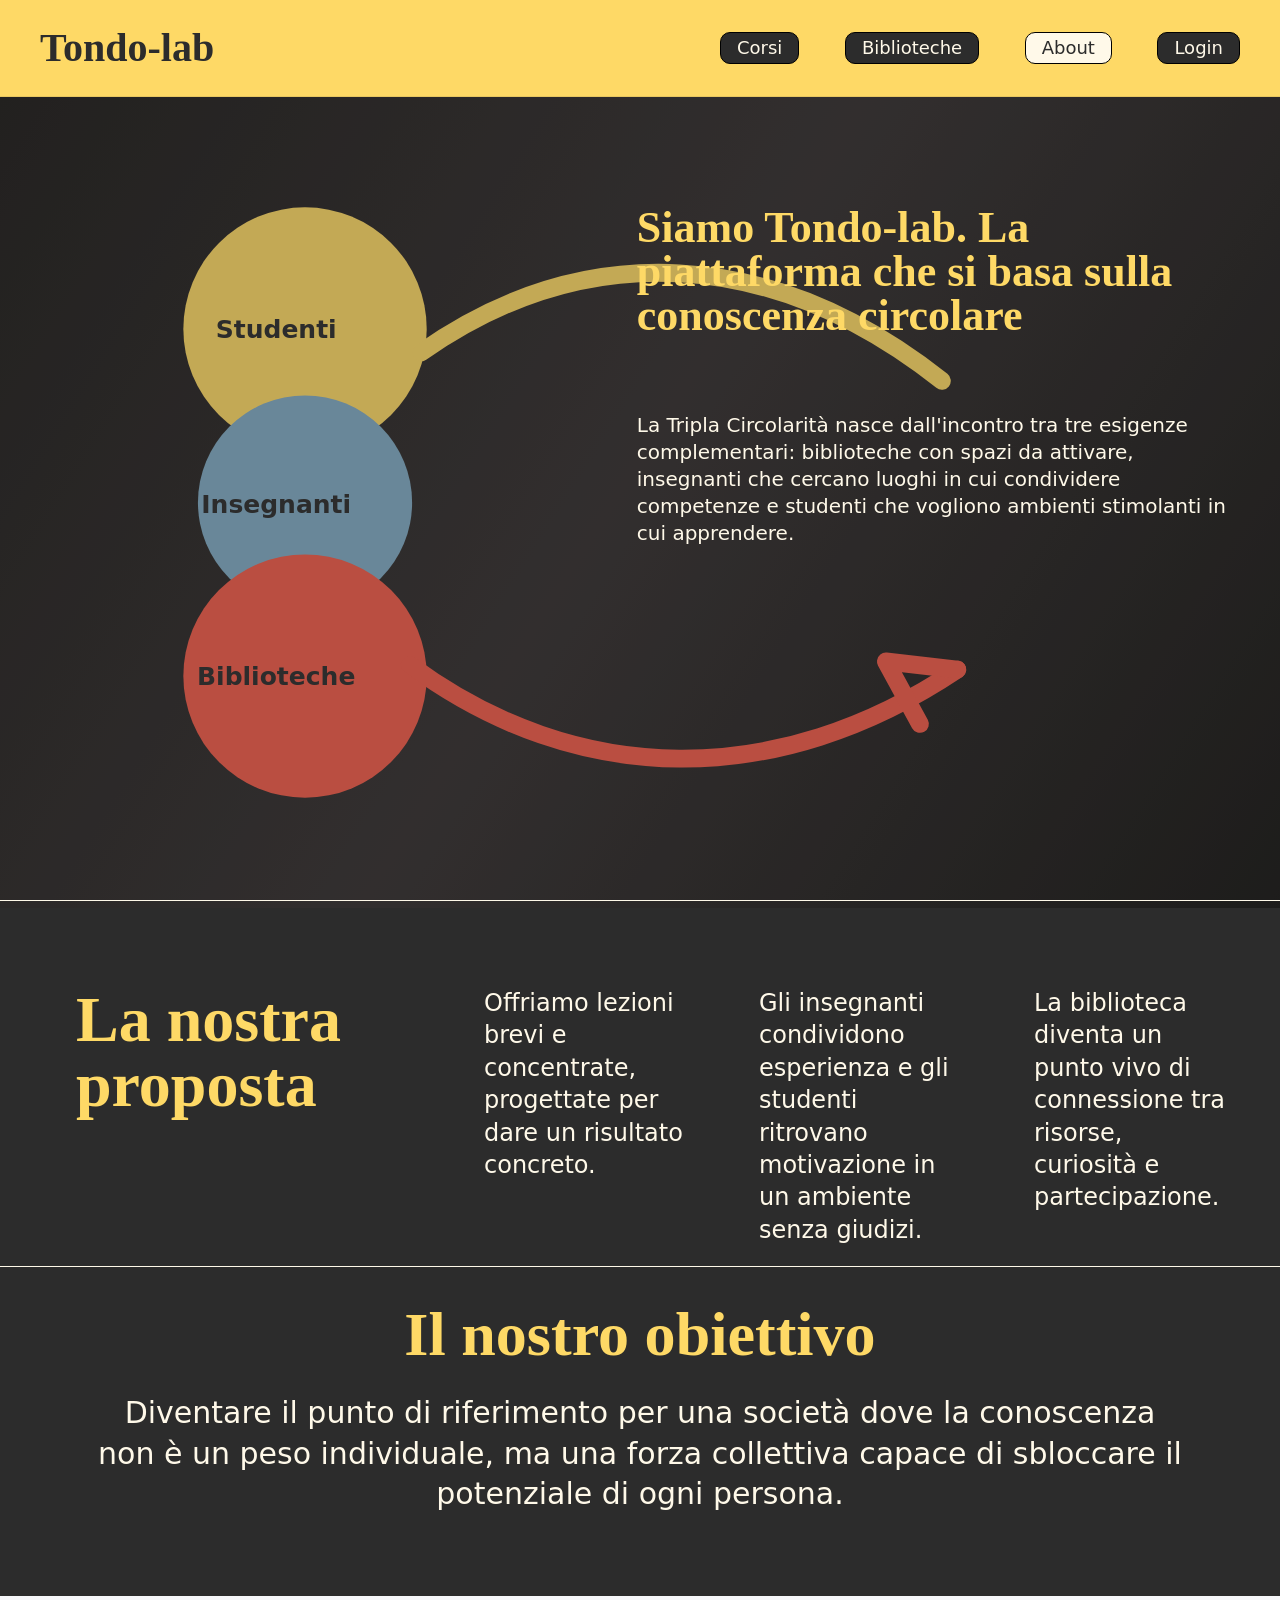
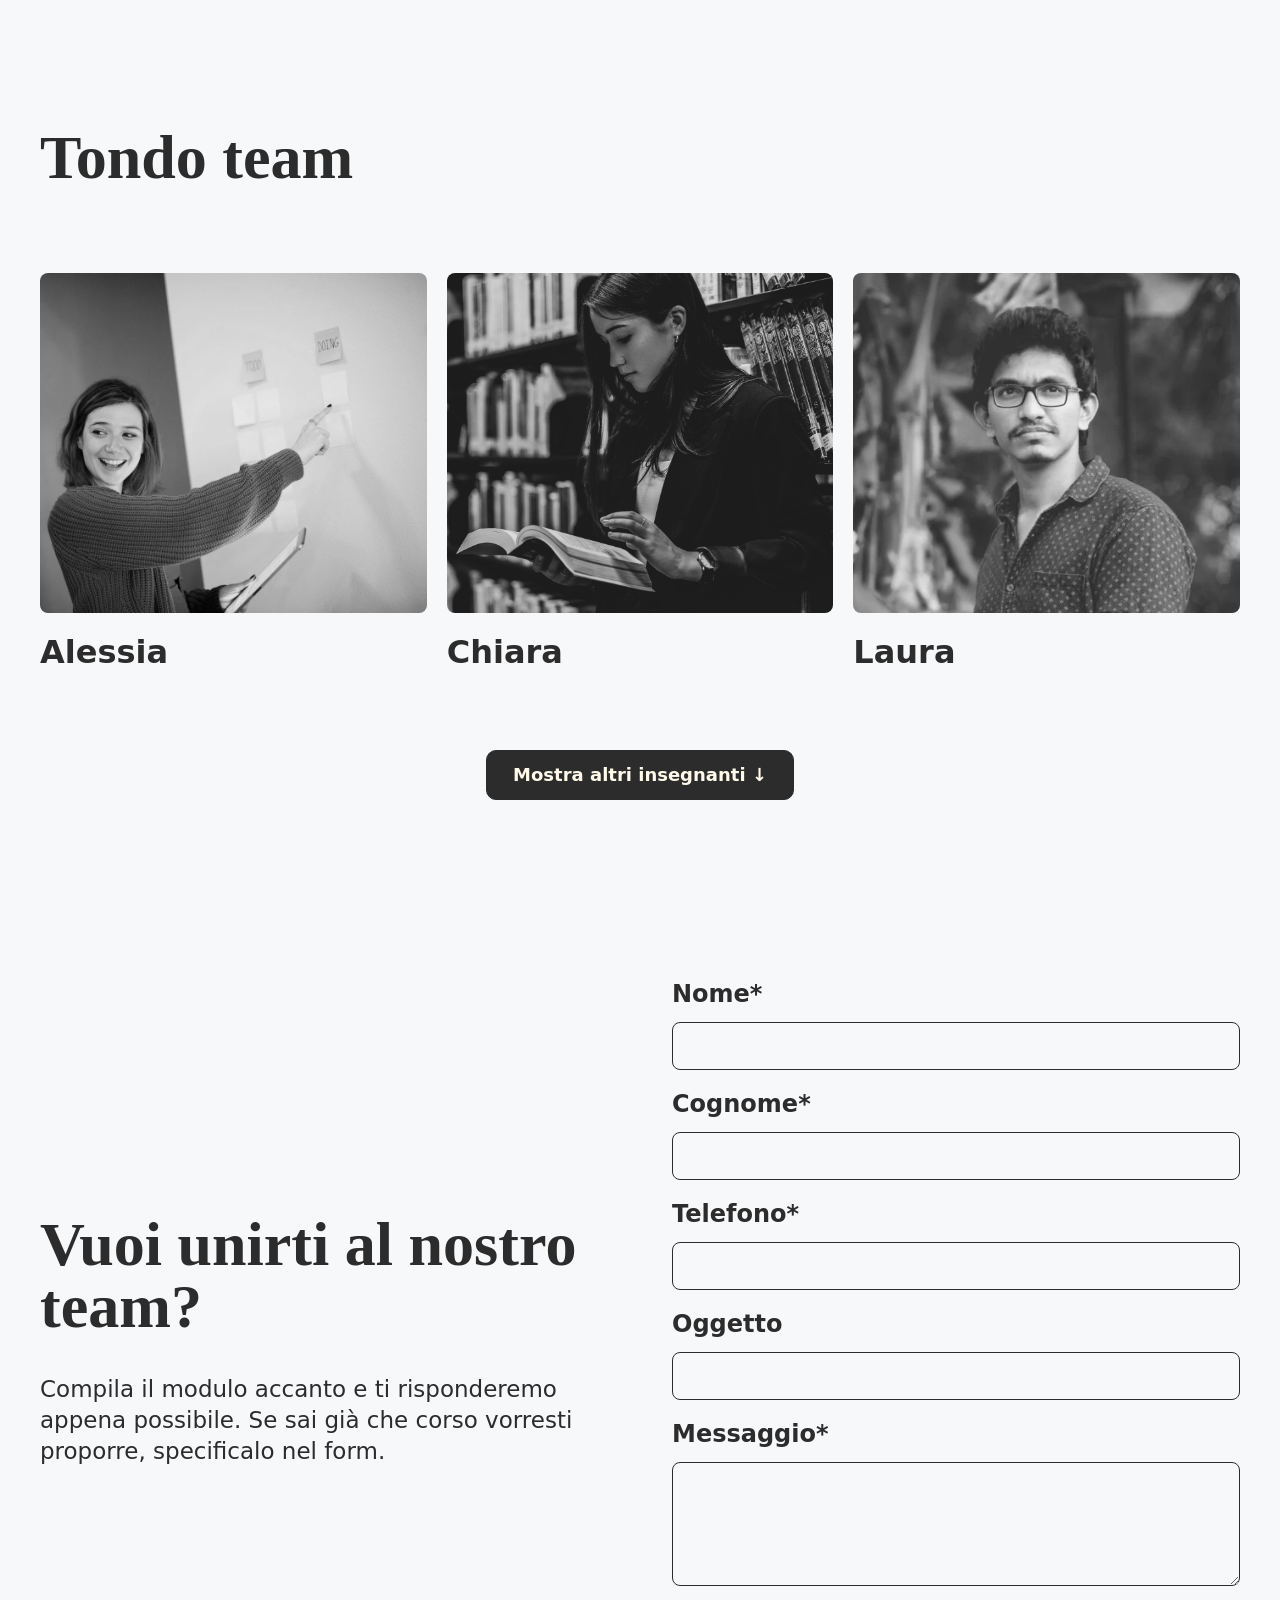
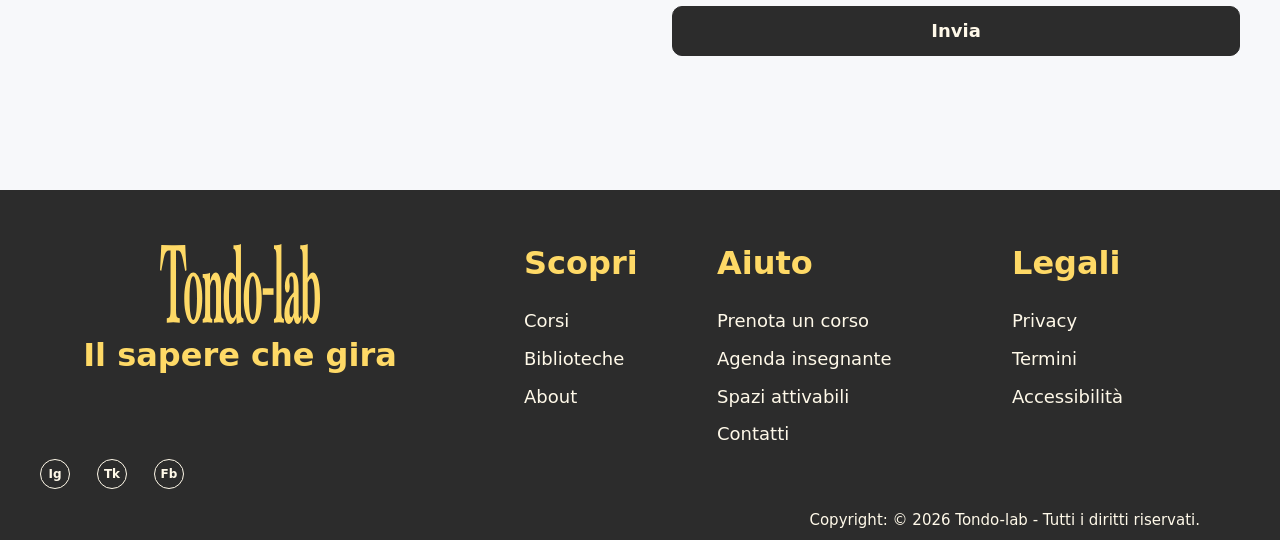
==== about.html @ c46c5d8b "latest changes" ====
<!doctype html>
<html lang="it">
  <head>
    <meta charset="utf-8">
    <meta name="viewport" content="width=device-width, initial-scale=1">
    <title>About | Tondo-lab</title>
    <meta name="description" content="La visione di Tondo-lab: biblioteche, studenti e insegnanti in una conoscenza circolare.">
    <link rel="stylesheet" href="css/styles.css">
    <script src="js/main.js" defer></script>
  </head>
  <body class="theme-about">
    <a class="skip-link" href="#contenuto">Salta al contenuto</a>
    <header class="site-header" data-site-header>
      <div class="site-header__inner">
        <a class="site-brand" href="index.html" aria-label="Tondo-lab Home">Tondo-lab</a>
        <button class="nav-toggle" type="button" aria-label="Apri menu" aria-expanded="false" aria-controls="site-nav" data-nav-toggle>
          <span class="nav-toggle__line"></span>
          <span class="nav-toggle__line"></span>
        </button>
        <nav class="site-nav" id="site-nav" aria-label="Navigazione principale" data-site-nav>
          <a class="nav-pill" href="corsi.html">Corsi</a>
          <a class="nav-pill" href="biblioteche.html">Biblioteche</a>
          <a class="nav-pill" href="about.html" aria-current="page">About</a>
          <a class="nav-pill nav-pill--button" href="login.html">Login</a>
        </nav>
      </div>
    </header>

    <main id="contenuto">
      <section class="about-hero" aria-labelledby="about-title">
        <img class="about-hero__image" src="assets/about-hero-circolarita.svg" alt="">
        <div class="about-hero__content">
          <div class="about-orbit" aria-label="Tripla circolarità">
            <span class="about-orbit__node about-orbit__node--student">Studenti</span>
            <span class="about-orbit__node about-orbit__node--teacher">Insegnanti</span>
            <span class="about-orbit__node about-orbit__node--library">Biblioteche</span>
          </div>
          <div class="about-hero__text">
            <h1 id="about-title">Siamo Tondo-lab. La piattaforma che si basa sulla conoscenza circolare</h1>
            <p>
              La Tripla Circolarità nasce dall'incontro tra tre esigenze complementari:
              biblioteche con spazi da attivare, insegnanti che cercano luoghi in cui condividere
              competenze e studenti che vogliono ambienti stimolanti in cui apprendere.
            </p>
          </div>
        </div>
        <div class="proposal-strip">
          <h2>La nostra proposta</h2>
          <p>Offriamo lezioni brevi e concentrate, progettate per dare un risultato concreto.</p>
          <p>Gli insegnanti condividono esperienza e gli studenti ritrovano motivazione in un ambiente senza giudizi.</p>
          <p>La biblioteca diventa un punto vivo di connessione tra risorse, curiosità e partecipazione.</p>
        </div>
        <div class="objective-block">
          <h2>Il nostro obiettivo</h2>
          <p>
            Diventare il punto di riferimento per una società dove la conoscenza non è un peso individuale,
            ma una forza collettiva capace di sbloccare il potenziale di ogni persona.
          </p>
        </div>
      </section>

      <section class="section team-section" aria-labelledby="team-title">
        <div class="section__inner">
          <h2 id="team-title" class="section-title">Tondo team</h2>
          <div class="team-grid">
            <article class="team-card" data-href="insegnante-alessia.html" aria-label="Apri il profilo di Alessia"><img class="team-card__photo" src="assets/professore1.webp" alt="Foto di Alessia"><h3>Alessia</h3></article>
            <article class="team-card"><img class="team-card__photo" src="assets/professore2.jpg" alt="Foto di Chiara"><h3>Chiara</h3></article>
            <article class="team-card"><img class="team-card__photo" src="assets/professore3.webp" alt="Foto di Laura"><h3>Laura</h3></article>
            <article class="team-card" data-show-more-item="team" hidden><img class="team-card__photo" src="assets/professore5.jpeg" alt="Foto di Simone"><h3>Simone</h3></article>
            <article class="team-card" data-show-more-item="team" hidden><img class="team-card__photo" src="assets/professore6.jpg" alt="Foto di Giacomo"><h3>Giacomo</h3></article>
            <article class="team-card" data-show-more-item="team" hidden><img class="team-card__photo" src="assets/professore7.png" alt="Foto di Sara"><h3>Sara</h3></article>
          </div>
          <div class="section-action">
            <button
              class="button"
              type="button"
              data-show-more-button
              data-show-more-target="team"
              data-show-more-collapsed-extra-tablet="1"
              data-show-more-expanded-text="Mostra meno insegnanti ↑"
            >
              Mostra altri insegnanti ↓
            </button>
          </div>
        </div>
      </section>

      <section class="section join-section" id="contatti" aria-labelledby="about-contact-title">
        <div class="section__inner join-grid">
          <div class="join-copy">
            <h2 id="about-contact-title">Vuoi unirti al nostro team?</h2>
            <p>Compila il modulo accanto e ti risponderemo appena possibile. Se sai già che corso vorresti proporre, specificalo nel form.</p>
          </div>
          <form class="contact-form" data-fake-form data-form-kind="join">
            <div class="form-row"><label for="about-name">Nome*</label><input id="about-name" name="nome" required></div>
            <div class="form-row"><label for="about-surname">Cognome*</label><input id="about-surname" name="cognome" required></div>
            <div class="form-row"><label for="about-phone">Telefono*</label><input id="about-phone" name="telefono" required></div>
            <div class="form-row"><label for="about-object">Oggetto</label><input id="about-object" name="oggetto"></div>
            <div class="form-row"><label for="about-message">Messaggio*</label><textarea id="about-message" name="messaggio" rows="5" required></textarea></div>
            <button class="button" type="submit">Invia</button>
            <p class="form-status" aria-live="polite"></p>
          </form>
        </div>
      </section>
    </main>

    <footer class="site-footer">
      <div class="site-footer__brand">
        <img class="site-footer__logo" src="assets/logo-tondo-lab-hero.svg" alt="Tondo-lab">
        <p>Il sapere che gira</p>
        <div class="social-links" aria-label="Canali social"><a href="about.html" aria-label="Instagram">Ig</a><a href="about.html" aria-label="TikTok">Tk</a><a href="about.html" aria-label="Facebook">Fb</a></div>
      </div>
      <nav class="site-footer__nav" aria-label="Navigazione footer">
        <div><h2>Scopri</h2><a href="corsi.html">Corsi</a><a href="biblioteche.html">Biblioteche</a><a href="about.html">About</a></div>
        <div><h2>Aiuto</h2><a href="corso-ux-ui.html">Prenota un corso</a><a href="insegnante-alessia.html">Agenda insegnante</a><a href="biblioteca-braidense.html">Spazi attivabili</a><a href="about.html#contatti">Contatti</a></div>
        <div><h2>Legali</h2><a href="about.html">Privacy</a><a href="about.html">Termini</a><a href="about.html">Accessibilità</a></div>
      </nav>
      <p class="site-footer__copyright">Copyright: © 2026 Tondo-lab - Tutti i diritti riservati.</p>
    </footer>
  </body>
</html>
---- css/styles.css ----
@layer reset, tokens, base, layout, components, interactions, pages, utilities, responsive;

@layer reset {
  *,
  *::before,
  *::after {
    box-sizing: border-box;
  }

  html {
    overflow-x: clip;
    scroll-behavior: smooth;
  }

  body,
  h1,
  h2,
  h3,
  p,
  figure {
    margin: 0;
  }

  img {
    display: block;
    max-width: 100%;
  }

  [hidden] {
    display: none !important;
  }

  button,
  input,
  textarea,
  select {
    font: inherit;
  }
}

@layer tokens {
  :root {
    --color-yellow: #fed966;
    --color-yellow-soft: #fff9e9;
    --color-blue: #81abc3;
    --color-red: #f15c4a;
    --color-ink: #2c2c2c;
    --color-page: #f7f8fa;
    --color-focus: #0a66c2;

    --font-display: "Baskervville", "Baskerville", "Georgia", serif;
    --font-body: "Outfit", "Avenir Next", "Inter", system-ui, sans-serif;

    --header-height: 120px;
    --layout-max: 1760px;
    --radius-pill: 10px;
    --shadow-menu: 0 18px 50px rgb(44 44 44 / 18%);
    --z-header: 20;
  }
}

@layer base {
  body {
    min-width: 320px;
    overflow-x: hidden;
    background: var(--color-page);
    color: var(--color-ink);
    font-family: var(--font-body);
    line-height: 1.2;
    text-rendering: optimizeLegibility;
  }

  a {
    color: inherit;
    text-decoration: none;
  }

  button {
    color: inherit;
  }

  body.nav-open {
    overflow: hidden;
  }

  :focus-visible {
    outline: 3px solid var(--color-focus);
    outline-offset: 4px;
  }
}

@layer components {
  .skip-link {
    position: fixed;
    top: 16px;
    left: 16px;
    z-index: calc(var(--z-header) + 2);
    transform: translateY(-160%);
    border: 1px solid var(--color-ink);
    border-radius: var(--radius-pill);
    background: var(--color-yellow-soft);
    padding: 10px 14px;
    color: var(--color-ink);
    font-weight: 600;
  }

  .skip-link:focus {
    transform: translateY(0);
  }

  .site-header {
    position: relative;
    z-index: var(--z-header);
    min-height: var(--header-height);
    border-bottom: 1px solid rgb(44 44 44 / 10%);
    background: var(--color-yellow);
  }

  .site-header__inner {
    display: flex;
    align-items: center;
    justify-content: space-between;
    width: min(100% - 162px, var(--layout-max));
    min-height: var(--header-height);
    margin-inline: auto;
  }

  .site-brand {
    font-family: var(--font-display);
    font-size: 48px;
    font-weight: 700;
    line-height: 1;
    white-space: nowrap;
  }

  .site-nav {
    display: flex;
    align-items: center;
    justify-content: space-between;
    width: min(573px, 42vw);
    gap: 20px;
  }

  .nav-pill {
    display: inline-flex;
    min-height: 32px;
    align-items: center;
    justify-content: center;
    border: 1px solid #000;
    border-radius: var(--radius-pill);
    background: var(--color-ink);
    padding: 5px 20px;
    color: var(--color-yellow-soft);
    font-size: 18px;
    line-height: 1;
    transition:
      transform 180ms ease,
      background-color 180ms ease,
      color 180ms ease;
  }

  .nav-pill:hover {
    transform: translateY(-1px);
    background: #111;
  }

  .nav-pill--button {
    cursor: pointer;
  }

  .nav-toggle {
    display: none;
  }
}

@layer pages {
  .home-hero {
    position: relative;
    height: min(86.98vw, 1670px);
    overflow: hidden;
    background:
      linear-gradient(rgb(35 31 32 / 76%), rgb(35 31 32 / 76%)),
      url("../assets/home-hero-background.png") center / cover;
  }

  .home-hero__scene {
    position: absolute;
    isolation: isolate;
    inset: 0;
    left: 50%;
    width: min(100vw, 1920px);
    height: 100%;
    transform: translateX(-50%);
  }

  .home-hero__asset {
    position: absolute;
    pointer-events: none;
    user-select: none;
  }

  .home-hero__wordmark {
    top: 5.37%;
    left: 22.64%;
    width: 54.8%;
    height: 10.33%;
  }

  .home-hero__payoff,
  .home-hero__claim {
    position: absolute;
    color: var(--color-yellow);
    font-size: clamp(16px, 1.67vw, 32px);
    font-weight: 600;
    line-height: 1;
    text-align: center;
  }

  .home-hero__payoff {
    top: 5.33%;
    left: 33.3%;
    white-space: nowrap;
  }

  .home-hero__claim {
    top: 15.5%;
    left: 50%;
    width: 51.5%;
    margin-top: 1rem;
    transform: translateX(-50%);
  }

  .home-hero__yellow-path {
    top: 25.63%;
    left: 6.66%;
    z-index: 5;
    width: 86.7%;
    height: 36.95%;
    animation: heroPathReveal 1650ms 500ms cubic-bezier(.22, 1, .36, 1) both;
  }

  .home-hero__red-path {
    top: 60.29%;
    left: 8.39%;
    z-index: 8;
    width: 60.1%;
    height: 34.4%;
    animation: heroPathRevealReverse 1950ms 500ms cubic-bezier(.22, 1, .36, 1) both;
    transform-origin: right center;
  }

  .home-hero__red-connector {
    top: 76.2%;
    left: 52.77%;
    z-index: 8;
    width: 17%;
    height: 12.36%;
    transform: rotate(7.08deg);
    transform-origin: center;
    animation: heroPathRevealReverse 1720ms 500ms cubic-bezier(.22, 1, .36, 1) both;
  }

  .home-hero__student-shape {
    top: 46.88%;
    left: 19.65%;
    z-index: 2;
    width: 21.91%;
    height: 28.08%;
  }

  .home-hero__student-piece {
    top: 46.88%;
    left: 13.08%;
    z-index: 2;
    width: 12.11%;
    height: 28.08%;
  }

  .home-hero__student-arrow {
    top: 49.44%;
    left: 8.04%;
    z-index: 6;
    width: 6.03%;
    height: 24.2%;
  }

  .home-hero__teacher-shape {
    top: 47%;
    left: 41.74%;
    z-index: 2;
    width: 19.51%;
    height: 28.07%;
  }

  .home-hero__library-shape {
    top: 47%;
    left: 61.24%;
    z-index: 2;
    width: 21.91%;
    height: 28.07%;
  }

  .hero-actor {
    position: absolute;
    z-index: 9;
    display: flex;
    flex-direction: column;
    align-items: center;
    color: var(--color-ink);
    text-align: center;
  }

  .hero-actor__icon {
    width: clamp(34px, 4.1vw, 78px);
    height: clamp(42px, 4.8vw, 92px);
    object-fit: contain;
    margin-bottom: clamp(8px, 1vw, 18px);
  }

  .hero-actor h2 {
    font-size: clamp(13px, 1.67vw, 32px);
    font-weight: 600;
    line-height: 1;
  }

  .hero-actor p {
    max-width: 14.8em;
    margin-top: clamp(12px, 1.25vw, 24px);
    font-size: clamp(10px, 1.25vw, 24px);
    line-height: 1.08;
  }

  .hero-actor--students {
    top: 52.1%;
    left: 25.5%;
    width: 13.6%;
  }

  .hero-actor--teachers {
    top: 52.6%;
    left: 45.3%;
    width: 12%;
  }

  .hero-actor--libraries {
    top: 51.7%;
    left: 65.2%;
    width: 13.8%;
  }

  .home-hero__mobile {
    display: none;
  }
}

@layer interactions {
  @keyframes heroPathReveal {
    from {
      opacity: 0;
      clip-path: inset(0 100% 0 0);
    }

    to {
      opacity: 1;
      clip-path: inset(-8% -8% -8% -8%);
    }
  }

  @keyframes heroPathRevealReverse {
    from {
      opacity: 0;
      clip-path: inset(0 0 0 100%);
    }

    to {
      opacity: 1;
      clip-path: inset(-8% -8% -8% -8%);
    }
  }

  @media (prefers-reduced-motion: reduce) {
    .home-hero__yellow-path,
    .home-hero__red-path,
    .home-hero__red-connector {
      animation: none;
      opacity: 1;
      clip-path: none;
    }
  }
}

@layer utilities {
  .sr-only {
    position: absolute;
    width: 1px;
    height: 1px;
    overflow: hidden;
    clip: rect(0, 0, 0, 0);
    white-space: nowrap;
  }
}

@layer responsive {
  @media (max-width: 1439px) {
    :root {
      --header-height: 96px;
    }

    .site-header__inner {
      width: min(100% - 80px, var(--layout-max));
    }

    .site-brand {
      font-size: 40px;
    }

    .site-nav {
      width: min(520px, 50vw);
      gap: 14px;
    }

    .nav-pill {
      padding-inline: 16px;
    }
  }

  @media (max-width: 1023px) {
    :root {
      --header-height: 84px;
    }

    .site-header__inner {
      width: min(100% - 48px, var(--layout-max));
    }

    .site-brand {
      font-size: 34px;
    }

    .site-nav {
      position: fixed;
      top: var(--header-height);
      right: 0;
      bottom: 0;
      left: 0;
      display: grid;
      width: auto;
      align-content: center;
      justify-content: center;
      justify-items: center;
      gap: clamp(28px, 6vh, 58px);
      border: 0;
      border-radius: 0;
      background: var(--color-ink);
      padding: clamp(34px, 8vh, 76px) 24px 48px;
      box-shadow: none;
      opacity: 0;
      pointer-events: none;
      visibility: hidden;
      clip-path: inset(50%);
      transform: translateY(-18px);
      transition:
        opacity 220ms ease,
        transform 220ms cubic-bezier(.22, 1, .36, 1),
        visibility 0s 220ms,
        clip-path 0s 220ms;
    }

    .site-nav.is-open {
      opacity: 1;
      pointer-events: auto;
      visibility: visible;
      clip-path: inset(0);
      transform: translateY(0);
      transition:
        opacity 220ms ease,
        transform 220ms cubic-bezier(.22, 1, .36, 1),
        visibility 0s 0s;
    }

    .nav-pill {
      width: auto;
      min-height: 0;
      border: 0;
      background: transparent;
      padding: 0;
      color: var(--color-cream);
      font-size: clamp(42px, 7.6vw, 72px);
      font-weight: 700;
      line-height: .95;
      text-align: center;
    }

    .nav-pill:hover {
      background: transparent;
      color: var(--color-yellow);
      transform: rotate(-1.4deg) scale(1.03);
    }

    .nav-pill[aria-current="page"] {
      background: transparent;
      color: var(--color-yellow);
    }

    .nav-pill--button {
      min-height: 54px;
      margin-top: clamp(6px, 2.5vh, 30px);
      border: 0;
      border-radius: 0;
      background: var(--color-blue);
      padding: 12px 30px;
      color: var(--color-cream);
      font-size: clamp(22px, 4vw, 34px);
      transform: rotate(-2deg);
    }

    .nav-toggle {
      display: inline-flex;
      position: relative;
      width: 46px;
      height: 40px;
      align-items: center;
      justify-content: center;
      border: 1px solid #000;
      border-radius: var(--radius-pill);
      background: var(--color-ink);
      color: var(--color-yellow-soft);
      cursor: pointer;
      transition:
        width 180ms ease,
        background-color 180ms ease,
        color 180ms ease;
    }

    .nav-toggle::before {
      content: "";
      position: absolute;
      left: 16px;
      color: currentColor;
      font-size: 14px;
      font-weight: 700;
      line-height: 1;
      text-transform: uppercase;
      opacity: 0;
      transform: translateX(8px);
      transition:
        opacity 160ms ease,
        transform 160ms ease;
    }

    .nav-toggle__line {
      position: absolute;
      top: 50%;
      left: 50%;
      width: 22px;
      height: 2px;
      border-radius: 999px;
      background: currentColor;
      transition:
        transform 180ms ease,
        opacity 180ms ease;
    }

    .nav-toggle__line:first-of-type {
      transform: translate(-50%, calc(-50% - 4px));
    }

    .nav-toggle__line:last-of-type {
      transform: translate(-50%, calc(-50% + 4px));
    }

    .nav-toggle[aria-expanded="true"] .nav-toggle__line:first-of-type {
      transform: translate(calc(-50% + 22px), -50%) rotate(45deg);
    }

    .nav-toggle[aria-expanded="true"] .nav-toggle__line:last-of-type {
      transform: translate(calc(-50% + 22px), -50%) rotate(-45deg);
    }

    .nav-toggle[aria-expanded="true"] {
      width: 104px;
      border: 0;
      background: var(--color-red);
      color: var(--color-cream);
    }

    .nav-toggle[aria-expanded="true"]::before {
      content: "Menu";
      opacity: 1;
      transform: translateX(0);
    }

    .home-hero__payoff {
      top: 5.15%;
      left: 33.7%;
      font-size: clamp(12px, 1.67vw, 16px);
    }

    .home-hero__claim {
      width: 70%;
      margin-top: 1rem;
      line-height: 1.1;
    }
  }

  @media (max-width: 767px) {
    :root {
      --header-height: 72px;
    }

    .site-header__inner {
      width: min(100% - 32px, var(--layout-max));
    }

    .site-brand {
      font-size: 28px;
    }

    .home-hero {
      height: auto;
      min-height: auto;
      padding: 36px 16px 42px;
      background:
        linear-gradient(rgb(35 31 32 / 79%), rgb(35 31 32 / 79%)),
        url("../assets/home-hero-background.png") center top / cover;
    }

    .home-hero__scene {
      display: none;
    }

    .site-nav {
      top: var(--header-height);
      right: 0;
      bottom: 0;
      left: 0;
      width: auto;
      grid-template-columns: 1fr;
      gap: clamp(30px, 7vh, 56px);
      justify-content: center;
      border: 0;
      border-radius: 0;
      padding: clamp(40px, 8vh, 76px) 20px 42px;
      box-shadow: none;
    }

    .nav-pill {
      min-height: 0;
      border: 0;
      background: transparent;
      color: var(--color-cream);
      font-size: clamp(42px, 14vw, 64px);
      font-weight: 700;
    }

    .nav-pill[aria-current="page"] {
      background: transparent;
      color: var(--color-yellow);
    }

    .nav-pill--button {
      border: 0;
      background: var(--color-blue);
      color: var(--color-cream);
    }

    .home-hero__mobile {
      display: block;
      max-width: 520px;
      margin-inline: auto;
      color: var(--color-yellow);
      text-align: center;
    }

    .home-hero__mobile-wordmark {
      width: min(100%, 430px);
      margin-inline: auto;
    }

    .home-hero__mobile-payoff {
      margin-top: 10px;
      font-size: 17px;
      font-weight: 600;
    }

    .home-hero__mobile-title {
      margin-top: 34px;
      color: var(--color-yellow-soft);
      font-family: var(--font-display);
      font-size: clamp(38px, 12vw, 58px);
      font-weight: 700;
      line-height: 0.95;
    }

    .home-hero__mobile-claim {
      margin: 18px auto 0;
      max-width: 34rem;
      color: var(--color-yellow-soft);
      font-size: 18px;
      line-height: 1.35;
    }

    .mobile-actor-grid {
      display: grid;
      gap: 14px;
      margin-top: 30px;
    }

    .mobile-actor {
      position: relative;
      display: grid;
      grid-template-columns: 72px 1fr;
      gap: 14px;
      align-items: center;
      min-height: 128px;
      border: 1px solid rgb(44 44 44 / 18%);
      border-radius: 999px;
      padding: 18px 22px 18px 18px;
      color: var(--color-ink);
      text-align: left;
    }

    .mobile-actor::after {
      content: none;
      display: none;
    }

    .mobile-actor--students {
      background: var(--color-yellow);
    }

    .mobile-actor--teachers {
      background: var(--color-blue);
    }

    .mobile-actor--libraries {
      background: var(--color-red);
    }

    .mobile-actor img {
      grid-row: 1 / span 2;
      width: 58px;
      height: 68px;
      object-fit: contain;
      justify-self: center;
    }

    .mobile-actor h2 {
      grid-column: 2;
      font-size: 24px;
      font-weight: 600;
      line-height: 1;
    }

    .mobile-actor p {
      grid-column: 2;
      margin-top: 8px;
      padding-right: 16px;
      font-size: 15px;
      line-height: 1.25;
    }
  }

  @media (prefers-reduced-motion: reduce) {
    *,
    *::before,
    *::after {
      scroll-behavior: auto !important;
      transition-duration: 0.01ms !important;
      animation-duration: 0.01ms !important;
      animation-iteration-count: 1 !important;
    }
  }
}

@layer tokens {
  :root {
    --color-cream: #fff9e9;
    --color-soft-blue: #dcecf4;
    --color-soft-red: #ffe4df;
    --color-muted: #68645f;
    --color-line: rgb(44 44 44 / 16%);
    --radius-card: 8px;
    --layout-wide: 1762px;
    --section-pad: clamp(72px, 7vw, 140px);
  }
}

@layer base {
  main {
    background: var(--color-page);
  }

  p {
    line-height: 1.35;
  }

  strong {
    font-weight: 700;
  }

  input,
  textarea,
  select {
    width: 100%;
    border: 1px solid var(--color-ink);
    border-radius: var(--radius-card);
    background: transparent;
    padding: 13px 16px;
    color: var(--color-ink);
  }

  textarea {
    resize: vertical;
  }
}

@layer layout {
  .section,
  .archive-section,
  .detail-page,
  .teacher-profile,
  .auth-page {
    padding-inline: 80px;
  }

  .section {
    padding-block: var(--section-pad);
  }

  .section__inner,
  .archive-section > .section__inner {
    width: min(100%, var(--layout-wide));
    margin-inline: auto;
  }

  .section-heading {
    margin-bottom: clamp(54px, 5vw, 145px);
  }

  .section-heading--center {
    text-align: center;
  }

  .section-heading h2,
  .section-title,
  .page-title,
  .detail-header h1,
  .teacher-hero h1,
  .join-copy h2,
  .auth-copy h1 {
    font-family: var(--font-display);
    font-weight: 700;
    line-height: 1;
    letter-spacing: 0;
  }

  .section-heading h2,
  .section-title,
  .page-title {
    font-size: clamp(58px, 4.85vw, 93px);
  }

  .page-kicker {
    margin-bottom: 64px;
    color: var(--color-ink);
    font-size: clamp(24px, 2.08vw, 40px);
    font-weight: 600;
    line-height: 1;
  }

  .archive-section {
    padding-block: 100px;
  }

  .archive-grid {
    margin-top: 68px;
  }

  .card-grid {
    display: grid;
    grid-template-columns: repeat(3, minmax(0, 1fr));
    gap: 97px 20px;
  }

  .card-grid--home {
    gap: 97px 20px;
  }

  .section-action {
    display: flex;
    justify-content: center;
    margin-top: 79px;
  }
}

@layer components {
  .theme-courses .site-header {
    background: var(--color-blue);
  }

  .theme-libraries .site-header {
    background: var(--color-red);
  }

  .theme-about .site-header {
    background: var(--color-yellow);
  }

  .nav-pill[aria-current="page"] {
    background: var(--color-cream);
    color: var(--color-ink);
  }

  .button {
    display: inline-flex;
    min-height: 50px;
    align-items: center;
    justify-content: center;
    border: 1px solid var(--color-ink);
    border-radius: var(--radius-pill);
    background: var(--color-ink);
    padding: 12px 26px;
    color: var(--color-cream);
    font-size: 18px;
    font-weight: 600;
    line-height: 1;
    text-align: center;
    cursor: pointer;
    transition:
      transform 180ms ease,
      background-color 180ms ease,
      color 180ms ease;
  }

  .button:hover {
    transform: translateY(-1px);
    background: #111;
  }

  .button--ghost {
    background: transparent;
    color: var(--color-ink);
  }

  .button--ghost:hover,
  .button--ghost:focus-visible {
    color: var(--color-cream);
  }

  .button--small {
    min-height: 33px;
    padding: 8px 18px;
    font-size: 15px;
  }

  .button--wide {
    width: 100%;
  }

  .course-card,
  .library-card {
    display: grid;
    min-height: 430px;
    align-content: start;
    overflow: hidden;
    border-radius: var(--radius-card);
    color: var(--color-ink);
    transition:
      transform 180ms ease,
      box-shadow 180ms ease;
  }

  .course-card:hover,
  .library-card:hover,
  .course-card:focus-visible,
  .library-card:focus-visible {
    transform: translateY(-4px);
    box-shadow: 0 20px 44px rgb(44 44 44 / 14%);
  }

  .course-card__media,
  .library-card__media {
    display: block;
    width: 100%;
    height: 300px;
    overflow: hidden;
    border-radius: var(--radius-card);
    object-fit: cover;
    background: var(--color-soft-blue);
  }

  .course-card__body,
  .library-card__body {
    display: grid;
    gap: 8px;
    padding-top: 22px;
  }

  .course-card__kicker,
  .library-card__kicker {
    color: var(--color-muted);
    font-size: 16px;
    font-weight: 600;
  }

  .course-card__title,
  .library-card__title {
    font-size: clamp(24px, 1.55vw, 30px);
    font-weight: 700;
    line-height: 1.05;
  }

  .theme-courses .course-card__title,
  .home-courses .course-card__title {
    color: #385d72;
  }

  .library-card__title,
  .theme-libraries .library-card__title {
    color: #a93428;
  }

  .course-card__meta,
  .library-card__meta {
    color: var(--color-muted);
    font-size: 17px;
    line-height: 1.25;
  }

  .visual {
    position: relative;
    isolation: isolate;
    background: var(--color-blue);
  }

  .visual::before,
  .visual::after {
    content: "";
    position: absolute;
    z-index: -1;
    border-radius: 999px;
  }

  .visual::before {
    inset: 34px auto auto 42px;
    width: 42%;
    aspect-ratio: 1;
    background: var(--color-yellow);
  }

  .visual::after {
    right: 44px;
    bottom: 36px;
    width: 34%;
    aspect-ratio: 1;
    background: var(--color-red);
  }

  .visual--ux {
    background:
      linear-gradient(135deg, rgb(44 44 44 / 82%), rgb(44 44 44 / 20)),
      var(--color-blue);
  }

  .visual--writing {
    background:
      linear-gradient(90deg, transparent 46%, rgb(44 44 44 / 18%) 46% 48%, transparent 48%),
      var(--color-yellow);
  }

  .visual--figma {
    background:
      radial-gradient(circle at 72% 34%, var(--color-red) 0 16%, transparent 17%),
      radial-gradient(circle at 52% 62%, var(--color-yellow) 0 18%, transparent 19%),
      var(--color-blue);
  }

  .visual--photo {
    background:
      linear-gradient(135deg, transparent 48%, rgb(44 44 44 / 55%) 49% 51%, transparent 52%),
      var(--color-red);
  }

  .visual--language {
    background:
      repeating-linear-gradient(0deg, rgb(255 249 233 / 52%) 0 14px, transparent 14px 34px),
      var(--color-blue);
  }

  .visual--podcast {
    background:
      radial-gradient(circle at 50% 50%, transparent 0 16%, var(--color-ink) 17% 20%, transparent 21%),
      var(--color-yellow);
  }

  .visual--library-red,
  .visual--library-yellow,
  .visual--library-blue {
    background:
      linear-gradient(90deg, transparent 0 12%, rgb(44 44 44 / 18%) 12% 14%, transparent 14% 28%, rgb(44 44 44 / 18%) 28% 30%, transparent 30% 44%, rgb(44 44 44 / 18%) 44% 46%, transparent 46%),
      var(--visual-base, var(--color-red));
  }

  .visual--library-red {
    --visual-base: var(--color-red);
  }

  .visual--library-yellow {
    --visual-base: var(--color-yellow);
  }

  .visual--library-blue {
    --visual-base: var(--color-blue);
  }

  .join-section {
    background: var(--color-page);
  }

  .join-grid {
    display: grid;
    grid-template-columns: minmax(0, 710px) minmax(0, 945px);
    gap: 108px;
    align-items: center;
  }

  .join-copy h2 {
    font-size: clamp(58px, 4.85vw, 93px);
  }

  .join-copy p {
    margin-top: 36px;
    font-size: clamp(23px, 1.67vw, 32px);
  }

  .contact-form {
    display: grid;
    gap: 20px;
  }

  .form-row {
    display: grid;
    gap: 14px;
  }

  .form-row label {
    font-size: 24px;
    font-weight: 600;
  }

  .form-status,
  .booking-status {
    min-height: 1.5em;
    color: #385d72;
    font-weight: 700;
  }

  .site-footer {
    position: relative;
    display: grid;
    grid-template-columns: 560px minmax(0, 870px);
    gap: 182px;
    min-height: 350px;
    background: var(--color-ink);
    padding: 54px 80px 24px;
    color: var(--color-cream);
  }

  .site-footer__brand {
    display: grid;
    align-content: start;
  }

  .site-footer__logo {
    width: 487px;
    height: 80px;
    object-fit: contain;
  }

  .site-footer__brand p {
    margin-top: 10px;
    color: var(--color-yellow);
    font-size: 32px;
    font-weight: 600;
    text-align: center;
    width: 487px;
  }

  .social-links {
    display: flex;
    gap: 27px;
    margin-top: 82px;
  }

  .social-links a {
    display: inline-grid;
    width: 30px;
    height: 30px;
    place-items: center;
    border: 1px solid var(--color-cream);
    border-radius: 999px;
    color: var(--color-cream);
    font-size: 12px;
    font-weight: 700;
  }

  .site-footer__nav {
    display: grid;
    grid-template-columns: 129px 231px 162px;
    gap: 174px;
  }

  .site-footer__nav div {
    display: grid;
    align-content: start;
    gap: 16px;
  }

  .site-footer__nav h2 {
    margin-bottom: 12px;
    color: var(--color-yellow);
    font-size: 32px;
    font-weight: 700;
  }

  .site-footer__nav a {
    color: var(--color-cream);
    font-size: 18px;
    line-height: 1.2;
  }

  .site-footer__copyright {
    position: absolute;
    right: 80px;
    bottom: 10px;
    color: var(--color-cream);
    font-size: 15px;
  }
}

@layer pages {
  .home-courses {
    padding-top: 132px;
  }

  .about-hero {
    position: relative;
    min-height: 1499px;
    overflow: hidden;
    background: var(--color-ink);
    color: var(--color-cream);
  }

  .about-hero__image {
    position: absolute;
    inset: 0;
    width: 100%;
    height: 811px;
    object-fit: cover;
    opacity: .72;
  }

  .about-hero__content {
    position: relative;
    display: grid;
    grid-template-columns: 520px minmax(0, 733px);
    gap: 180px;
    width: min(100% - 160px, 1200px);
    margin-inline: auto;
    padding-top: 57px;
  }

  .about-orbit {
    position: relative;
    width: 520px;
    height: 680px;
    transform: translateX(clamp(-170px, calc(245px - 21vw), -18px));
  }

  .about-orbit__node {
    position: absolute;
    display: block;
    z-index: 1;
    width: 240px;
    color: var(--color-ink);
    font-size: 25px;
    font-weight: 700;
    line-height: 1;
    text-align: center;
    white-space: nowrap;
    transform: translate(-50%, -50%);
  }

  .about-orbit__node--student {
    top: 175px;
    left: 50%;
  }

  .about-orbit__node--teacher {
    top: 350px;
    left: 50%;
  }

  .about-orbit__node--library {
    top: 532px;
    left: 50%;
  }

  .about-hero__text {
    padding-top: 52px;
  }

  .about-hero__text h1 {
    max-width: 700px;
    color: var(--color-yellow);
    font-family: var(--font-display);
    font-size: clamp(44px, 3.4vw, 64px);
    line-height: 1;
  }

  .about-hero__text p {
    margin-top: 74px;
    color: var(--color-cream);
    font-size: clamp(20px, 1.35vw, 26px);
  }

  .proposal-strip {
    position: relative;
    display: grid;
    grid-template-columns: 332px repeat(3, minmax(0, 1fr));
    gap: 76px;
    padding: 86px 47px 20px 76px;
    border-top: 1px solid var(--color-cream);
    border-bottom: 1px solid var(--color-cream);
    margin-top: 66px;
  }

  .proposal-strip h2 {
    color: var(--color-yellow);
    font-family: var(--font-display);
    font-size: 64px;
    line-height: 1.02;
  }

  .proposal-strip p {
    font-size: 24px;
  }

  .objective-block {
    position: relative;
    padding: 36px 80px 0;
    text-align: center;
  }

  .objective-block h2 {
    color: var(--color-yellow);
    font-family: var(--font-display);
    font-size: clamp(58px, 4.85vw, 93px);
    line-height: 1;
  }

  .objective-block p {
    max-width: 1087px;
    margin: 28px auto 0;
    font-size: 30px;
  }

  .team-section {
    padding-top: 130px;
  }

  .team-grid {
    display: grid;
    grid-template-columns: repeat(3, minmax(0, 1fr));
    gap: 106px 20px;
    margin-top: 85px;
  }

  .team-card {
    display: grid;
    gap: 20px;
  }

  .team-card[data-href] {
    cursor: pointer;
    transition:
      transform 180ms ease,
      filter 180ms ease;
  }

  .team-card[data-href]:hover,
  .team-card[data-href]:focus-visible {
    transform: translateY(-4px);
    filter: saturate(1.06);
  }

  .team-card__photo {
    display: block;
    width: 100%;
    height: 340px;
    border-radius: var(--radius-card);
    object-fit: cover;
    background: var(--color-soft-blue);
  }

  .team-card h3 {
    font-size: 32px;
    font-weight: 700;
  }

  .detail-page {
    padding-top: 100px;
    padding-bottom: 100px;
  }

  .detail-header {
    width: min(100%, var(--layout-wide));
    margin-inline: auto;
  }

  .detail-header h1 {
    font-size: clamp(46px, 3.25vw, 62px);
  }

  .detail-header p {
    margin-top: 8px;
    font-size: 24px;
  }

  .auth-page {
    min-height: calc(100vh - var(--header-height));
    padding-block: clamp(64px, 7vw, 118px);
  }

  .auth-layout {
    display: grid;
    grid-template-columns: 1fr;
    gap: clamp(36px, 5vw, 76px);
    width: min(100%, var(--layout-wide));
    margin-inline: auto;
    align-items: stretch;
  }

  .auth-copy {
    position: relative;
    display: grid;
    align-content: start;
    gap: 32px;
    min-height: clamp(420px, 32vw, 520px);
    border-radius: var(--radius-card);
    background:
      radial-gradient(circle at 12% 18%, var(--color-yellow) 0 20%, transparent 21%),
      radial-gradient(circle at 88% 76%, var(--color-red) 0 24%, transparent 25%),
      linear-gradient(135deg, var(--color-blue), var(--color-soft-blue));
    padding: clamp(36px, 4vw, 72px);
    overflow: hidden;
  }

  .auth-copy::after {
    content: "";
    position: absolute;
    right: -18%;
    bottom: -28%;
    width: 62%;
    aspect-ratio: 1;
    border: 6px solid var(--color-ink);
    border-radius: 50%;
    opacity: .16;
  }

  .auth-copy h1 {
    position: relative;
    max-width: 8.5em;
    font-size: clamp(58px, 5.35vw, 104px);
  }

  .auth-copy .page-kicker {
    margin: 0;
  }

  .auth-copy p {
    position: relative;
    max-width: 34rem;
    font-size: clamp(22px, 1.55vw, 30px);
  }

  .auth-panel {
    display: grid;
    grid-template-columns: repeat(2, minmax(0, 1fr));
    gap: 20px;
    align-content: start;
  }

  .auth-form {
    display: grid;
    gap: 22px;
    border: 1px solid var(--color-line);
    border-radius: var(--radius-card);
    background: var(--color-cream);
    padding: clamp(24px, 2.4vw, 42px);
  }

  .auth-form--register {
    background: var(--color-soft-blue);
  }

  .auth-form h2 {
    padding-bottom: 10px;
    font-size: clamp(30px, 2.4vw, 44px);
    line-height: 1;
  }

  .auth-form p {
    color: var(--color-muted);
    font-size: 18px;
  }

  .auth-form .form-row {
    gap: 8px;
  }

  .auth-form .button {
    width: 100%;
  }

  .detail-hero-image {
    width: min(100%, var(--layout-wide));
    height: 608px;
    margin: 75px auto 0;
    border-radius: var(--radius-card);
    object-fit: cover;
  }

  .detail-grid {
    display: grid;
    grid-template-columns: minmax(0, 1018px) minmax(320px, 572px);
    gap: 169px;
    width: min(100%, var(--layout-wide));
    margin: 130px auto 0;
    align-items: start;
  }

  .detail-main {
    display: grid;
    gap: 46px;
  }

  .rich-list {
    display: grid;
    gap: 18px;
  }

  .detail-main section,
  .detail-side section {
    display: grid;
    gap: 20px;
  }

  .detail-main h2,
  .detail-side h2,
  .teacher-content h2,
  .faq-section h2 {
    font-size: 32px;
    font-weight: 700;
    line-height: 1.25;
  }

  .detail-main p,
  .detail-side p,
  .rich-list p,
  .teacher-content p {
    font-size: 24px;
  }

  .detail-side {
    display: grid;
    gap: 34px;
  }

  .fact-list {
    display: grid;
    gap: 25px;
    margin: 0;
    font-size: 24px;
  }

  .fact-list div {
    display: flex;
    justify-content: space-between;
    gap: 24px;
    border-bottom: 1px solid var(--color-line);
    padding-bottom: 18px;
  }

  .fact-list dt {
    font-weight: 700;
  }

  .fact-list dd {
    margin: 0;
    text-align: right;
  }

  .teacher-inline {
    display: grid;
    grid-template-columns: clamp(190px, 18vw, 260px) minmax(0, 668px);
    gap: clamp(24px, 3vw, 40px);
    align-items: start;
    margin-top: 0;
  }

  .teacher-inline img {
    width: 100%;
    height: clamp(190px, 18vw, 260px);
    border-radius: var(--radius-card);
    object-fit: cover;
  }

  .inline-actions {
    display: flex;
    flex-wrap: wrap;
    gap: 20px;
    margin-top: 18px;
  }

  .tag-list {
    display: flex;
    flex-wrap: wrap;
    gap: 30px 64px;
  }

  .tag-list span {
    border-radius: var(--radius-pill);
    background: var(--color-cream);
    padding: 7px 14px;
    font-size: 22px;
    font-weight: 600;
  }

  .tag-list--compact {
    gap: 10px;
    margin-top: 20px;
  }

  .tag-list--compact span {
    background: var(--color-soft-blue);
    font-size: 16px;
  }

  .detail-side--map > img {
    width: 100%;
    border-radius: var(--radius-card);
  }

  .detail-side--map section {
    gap: 34px;
  }

  .teacher-profile {
    padding-top: 100px;
    padding-bottom: 100px;
  }

  .teacher-hero {
    display: grid;
    grid-template-columns: 420px minmax(0, 900px);
    gap: 72px;
    width: min(100%, var(--layout-wide));
    margin-inline: auto;
    align-items: center;
  }

  .teacher-hero__visual {
    display: grid;
    gap: 20px;
    align-content: start;
    justify-items: stretch;
  }

  .teacher-hero__media {
    overflow: hidden;
    border-radius: var(--radius-card);
  }

  .teacher-hero__media img {
    display: block;
    width: 100%;
    height: clamp(360px, 42vw, 520px);
    max-height: none;
    object-fit: cover;
    object-position: center;
  }

  .teacher-hero__visual .page-kicker {
    margin: 0;
    color: var(--color-ink);
    font-size: clamp(22px, 1.85vw, 34px);
    font-weight: 700;
    text-align: center;
  }

  .teacher-hero h1 {
    font-size: clamp(64px, 5vw, 96px);
  }

  .teacher-hero p:not(.page-kicker) {
    max-width: 850px;
    margin-top: 24px;
    font-size: 28px;
  }

  .teacher-content {
    display: grid;
    grid-template-columns: minmax(0, 1fr) 430px;
    gap: 54px;
    width: min(100%, var(--layout-wide));
    margin: 110px auto 0;
    align-items: start;
  }

  .section-lead {
    margin-top: 12px;
    color: var(--color-muted);
  }

  .calendar {
    display: grid;
    grid-template-columns: repeat(3, minmax(0, 1fr));
    gap: 18px;
    margin-top: 34px;
  }

  .calendar-slot {
    display: grid;
    min-width: 0;
    min-height: 170px;
    gap: 12px;
    border: 1px solid var(--color-ink);
    border-radius: var(--radius-card);
    background: var(--color-cream);
    padding: 22px;
    color: var(--color-ink);
    text-align: left;
    cursor: pointer;
    transition:
      transform 220ms cubic-bezier(.22, 1, .36, 1),
      background-color 180ms ease,
      border-color 180ms ease,
      box-shadow 220ms ease,
      filter 180ms ease;
    will-change: transform;
  }

  .calendar-slot:not(:disabled):hover,
  .calendar-slot:not(:disabled):focus-visible {
    transform: translateY(-5px) rotate(-.45deg);
    border-color: var(--color-ink);
    box-shadow: 0 18px 36px rgb(44 44 44 / 14%);
    filter: saturate(1.06);
  }

  .calendar-slot span {
    color: #385d72;
    font-size: 22px;
    font-weight: 700;
  }

  .calendar-slot strong {
    font-size: 23px;
    line-height: 1.1;
    overflow-wrap: break-word;
  }

  .calendar-slot small {
    color: var(--color-muted);
    font-size: 16px;
  }

  .calendar-slot.is-selected {
    background: var(--color-blue);
  }

  .calendar-slot--low {
    background: var(--color-yellow);
  }

  .calendar-slot--full {
    cursor: not-allowed;
    opacity: .52;
  }

  .slot-panel {
    display: grid;
    gap: 18px;
    border-radius: var(--radius-card);
    background: var(--color-cream);
    padding: 28px;
  }

  .slot-panel .page-kicker {
    margin: 0;
    font-size: 18px;
  }

  .faq-section {
    width: min(100%, var(--layout-wide));
    margin: 95px auto 0;
  }

  .faq-list {
    display: grid;
    gap: 16px;
    margin-top: 26px;
  }

  .faq-item {
    border: 1px solid var(--color-line);
    border-radius: var(--radius-card);
    background: var(--color-cream);
  }

  .faq-item button {
    width: 100%;
    border: 0;
    background: transparent;
    padding: 22px 24px;
    color: var(--color-ink);
    font-size: 22px;
    font-weight: 700;
    text-align: left;
    cursor: pointer;
  }

  .faq-panel {
    display: grid;
    grid-template-rows: 0fr;
    transition: grid-template-rows 180ms ease;
  }

  .faq-panel > p {
    overflow: hidden;
    padding: 0 24px;
    font-size: 20px;
  }

  .faq-item.is-open .faq-panel {
    grid-template-rows: 1fr;
  }

  .faq-item.is-open .faq-panel > p {
    padding-bottom: 22px;
  }
}

@layer responsive {
  @media (max-width: 1439px) {
    .section,
    .archive-section,
    .detail-page,
    .teacher-profile,
    .auth-page {
      padding-inline: 40px;
    }

    .card-grid {
      gap: 56px 20px;
    }

    .course-card,
    .library-card {
      min-height: 390px;
    }

    .course-card__media,
    .library-card__media {
      height: 260px;
    }

    .join-grid,
    .detail-grid {
      gap: 64px;
    }

    .auth-layout {
      gap: 48px;
    }

    .site-footer {
      grid-template-columns: 420px minmax(0, 1fr);
      gap: 64px;
      padding-inline: 40px;
    }

    .site-footer__logo,
    .site-footer__brand p {
      width: 400px;
    }

    .site-footer__nav {
      gap: 64px;
    }
  }

  @media (max-width: 1199px) {
    .detail-grid {
      grid-template-columns: minmax(0, 1fr) minmax(280px, 320px);
      gap: 40px;
    }

    .auth-layout {
      grid-template-columns: 1fr;
    }

    .auth-copy {
      min-height: 420px;
    }

    .detail-main {
      gap: 74px;
    }

    .detail-main section,
    .detail-side section {
      gap: 30px;
    }

    .calendar {
      grid-template-columns: repeat(2, minmax(0, 1fr));
    }

    .site-footer__nav {
      grid-template-columns: repeat(3, minmax(0, 1fr));
      gap: 32px;
    }
  }

  @media (min-width: 1024px) and (max-width: 1297px) {
    .about-hero__image {
      object-position: left top;
    }

    .about-hero__content {
      grid-template-columns: 520px minmax(0, 1fr);
      gap: clamp(48px, 6vw, 90px);
      width: min(100% - 80px, 1200px);
    }

    .about-orbit__node--library {
      top: 522px;
    }
  }

  @media (max-width: 1023px) {
    .about-hero__image {
      opacity: .7;
    }

    .theme-courses .site-nav {
      background: var(--color-blue);
    }

    .theme-libraries .site-nav {
      background: var(--color-red);
    }

    body.nav-open .site-nav {
      background: var(--color-ink);
    }

    .card-grid {
      grid-template-columns: repeat(2, minmax(0, 1fr));
    }

    .join-grid,
    .detail-grid,
    .teacher-content,
    .teacher-hero,
    .about-hero__content {
      grid-template-columns: 1fr;
    }

    .about-hero {
      min-height: auto;
      padding-bottom: 64px;
    }

    .about-hero__content {
      width: min(100% - 80px, 760px);
      gap: 34px;
    }

    .about-orbit {
      grid-template-columns: repeat(3, 1fr);
      gap: 10px;
      display: grid;
      width: auto;
      height: auto;
      transform: none;
    }

    .about-orbit__node {
      position: static;
      width: 100%;
      min-height: 150px;
      border-radius: var(--radius-card);
      display: grid;
      place-items: center;
      transform: none;
    }

    .about-orbit__node--student {
      background: var(--color-yellow);
    }

    .about-orbit__node--teacher {
      background: var(--color-blue);
    }

    .about-orbit__node--library {
      background: var(--color-red);
    }

    .proposal-strip {
      grid-template-columns: 1fr;
      gap: 24px;
      padding-inline: 40px;
    }

    .team-grid {
      grid-template-columns: repeat(2, minmax(0, 1fr));
    }

    .detail-hero-image {
      height: 430px;
    }

    .detail-grid {
      margin-top: 70px;
    }

    .detail-main {
      gap: 82px;
    }

    .detail-side {
      max-width: none;
    }

    .detail-side--map > img {
      width: min(92%, 800px);
      margin-inline: auto;
    }

    .detail-side--map section {
      gap: 42px;
    }

    .teacher-hero__media img {
      width: 100%;
    }

    .calendar {
      grid-template-columns: repeat(2, minmax(0, 1fr));
    }

    .nav-pill--button:hover {
      background: var(--color-blue);
      color: var(--color-cream);
    }

    .site-footer {
      grid-template-columns: 1fr;
      min-height: auto;
    }

    .site-footer__nav {
      grid-template-columns: repeat(3, minmax(0, 1fr));
    }

    .site-footer__copyright {
      position: static;
      grid-column: 1 / -1;
      margin-top: 24px;
    }
  }

  @media (min-width: 768px) and (max-width: 1023px) {
    .team-grid {
      grid-template-columns: repeat(2, minmax(0, 1fr));
      gap: 44px 20px;
    }

    .team-card__photo {
      height: 180px;
    }

    .team-card h3 {
      font-size: 28px;
    }
  }

  @media (max-width: 767px) {
    .section,
    .archive-section,
    .detail-page,
    .teacher-profile,
    .auth-page {
      padding-inline: 16px;
    }

    .section {
      padding-block: 56px;
    }

    .archive-section,
    .detail-page,
    .teacher-profile {
      padding-top: 54px;
    }

    .page-kicker {
      margin-bottom: 22px;
    }

    .card-grid,
    .team-grid,
    .calendar,
    .site-footer__nav {
      grid-template-columns: 1fr;
    }

    .team-grid {
      gap: 48px 0;
    }

    .team-card {
      gap: 12px;
    }

    .course-card,
    .library-card {
      min-height: auto;
    }

    .course-card__media,
    .library-card__media {
      height: 220px;
    }

    .join-copy h2,
    .section-heading h2,
    .section-title,
    .page-title,
    .objective-block h2 {
      font-size: clamp(42px, 14vw, 58px);
    }

    .join-copy p,
    .detail-main p,
    .detail-side p,
    .rich-list p,
    .teacher-content p {
      font-size: 18px;
    }

    .join-grid {
      gap: 34px;
    }

    .auth-page {
      padding-block: 40px;
    }

    .auth-copy {
      min-height: 360px;
      padding: 28px;
    }

    .auth-panel {
      grid-template-columns: 1fr;
    }

    .auth-form {
      padding: 24px;
    }

    .form-row label {
      font-size: 18px;
    }

    .site-footer {
      gap: 34px;
      padding: 42px 16px 28px;
    }

    .site-footer__logo,
    .site-footer__brand p {
      width: min(100%, 360px);
    }

    .site-footer__brand p {
      text-align: left;
      font-size: 24px;
    }

    .social-links {
      margin-top: 30px;
    }

    .site-footer__nav {
      grid-template-columns: repeat(2, minmax(0, 1fr));
      gap: 28px 22px;
    }

    .site-footer__nav div:last-child {
      grid-column: 1 / -1;
    }

    .site-footer__nav h2 {
      font-size: clamp(24px, 7vw, 28px);
    }

    .site-footer__nav a {
      font-size: clamp(15px, 4.2vw, 17px);
    }

    .about-hero__image {
      height: 100%;
    }

    .about-hero__content {
      width: min(100% - 32px, 520px);
      padding-top: 42px;
    }

    .about-orbit {
      grid-template-columns: 1fr;
    }

    .about-orbit__node {
      min-height: 96px;
    }

    .about-hero__text {
      padding-top: 0;
    }

    .about-hero__text p {
      margin-top: 24px;
      font-size: 18px;
    }

    .proposal-strip {
      margin-top: 36px;
      padding: 32px 16px;
    }

    .proposal-strip h2 {
      font-size: 42px;
    }

    .proposal-strip p,
    .objective-block p {
      font-size: 18px;
    }

    .objective-block {
      padding-inline: 16px;
    }

    .team-card__photo {
      height: 240px;
    }

    .detail-header h1,
    .teacher-hero h1 {
      font-size: clamp(42px, 13vw, 62px);
    }

    .detail-header p {
      font-size: 18px;
    }

    .detail-hero-image {
      height: 260px;
      margin-top: 36px;
    }

    .detail-grid {
      gap: 42px;
      margin-top: 48px;
    }

    .detail-main {
      gap: 68px;
    }

    .detail-main section,
    .detail-side section {
      gap: 24px;
    }

    .fact-list {
      font-size: 18px;
    }

    .fact-list div {
      display: grid;
      gap: 8px;
    }

    .fact-list dd {
      text-align: left;
    }

    .teacher-inline {
      grid-template-columns: clamp(116px, 32vw, 164px) minmax(0, 1fr);
      gap: 18px;
    }

    .teacher-inline img {
      width: 100%;
      height: clamp(116px, 32vw, 164px);
    }

    .tag-list {
      gap: 10px;
    }

    .tag-list span {
      font-size: 15px;
    }

    .teacher-hero {
      gap: 28px;
    }

    .teacher-hero__media img {
      height: min(84vw, 430px);
    }

    .teacher-hero p:not(.page-kicker) {
      font-size: 19px;
    }

    .teacher-content {
      margin-top: 58px;
    }

    .calendar-slot {
      min-height: 138px;
    }

    .faq-section {
      margin-top: 56px;
    }
  }

  @media (min-width: 640px) and (max-width: 767px) {
    .team-grid {
      grid-template-columns: repeat(2, minmax(0, 1fr));
      gap: 44px 18px;
    }

    .team-card__photo {
      height: 190px;
    }

    .site-footer__nav {
      grid-template-columns: repeat(3, minmax(0, 1fr));
      gap: 24px;
    }

    .site-footer__nav div:last-child {
      grid-column: auto;
    }

    .site-footer__nav h2 {
      font-size: 28px;
    }

    .site-footer__nav a {
      font-size: 17px;
    }
  }
}
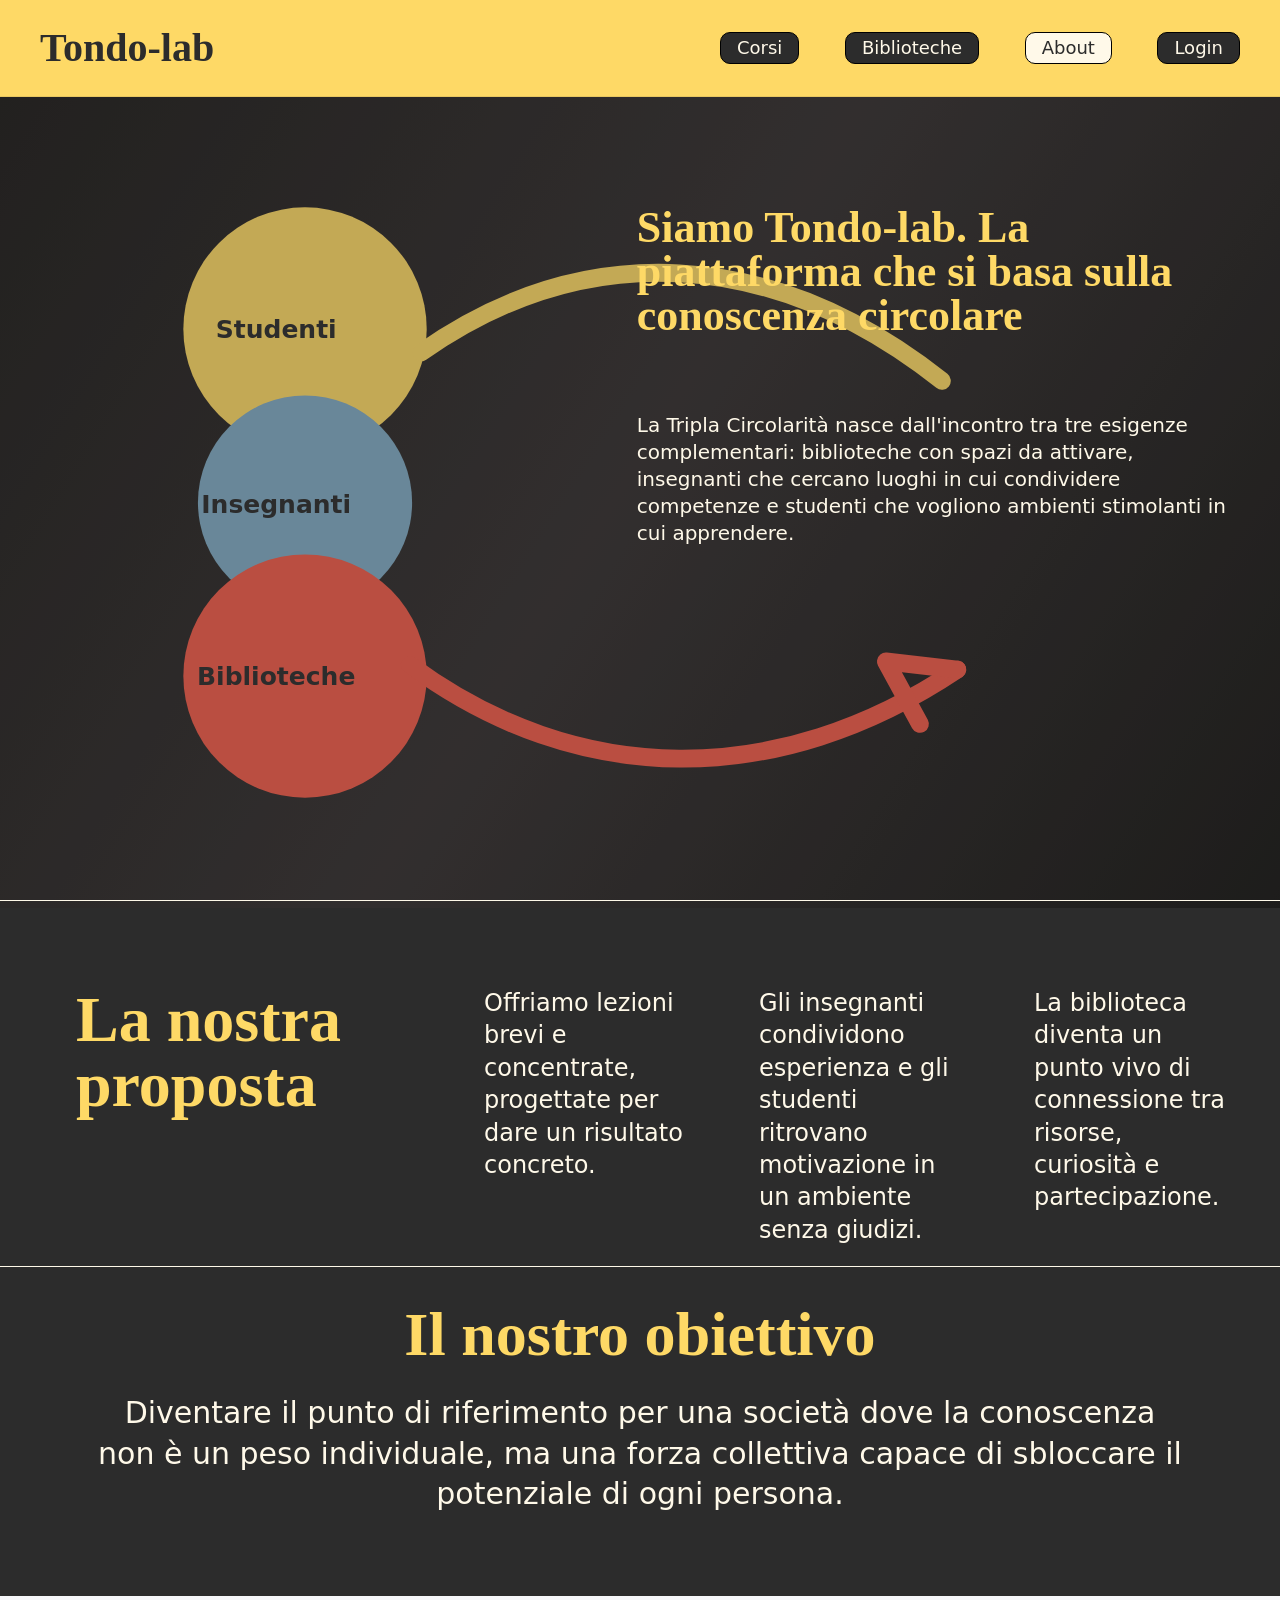
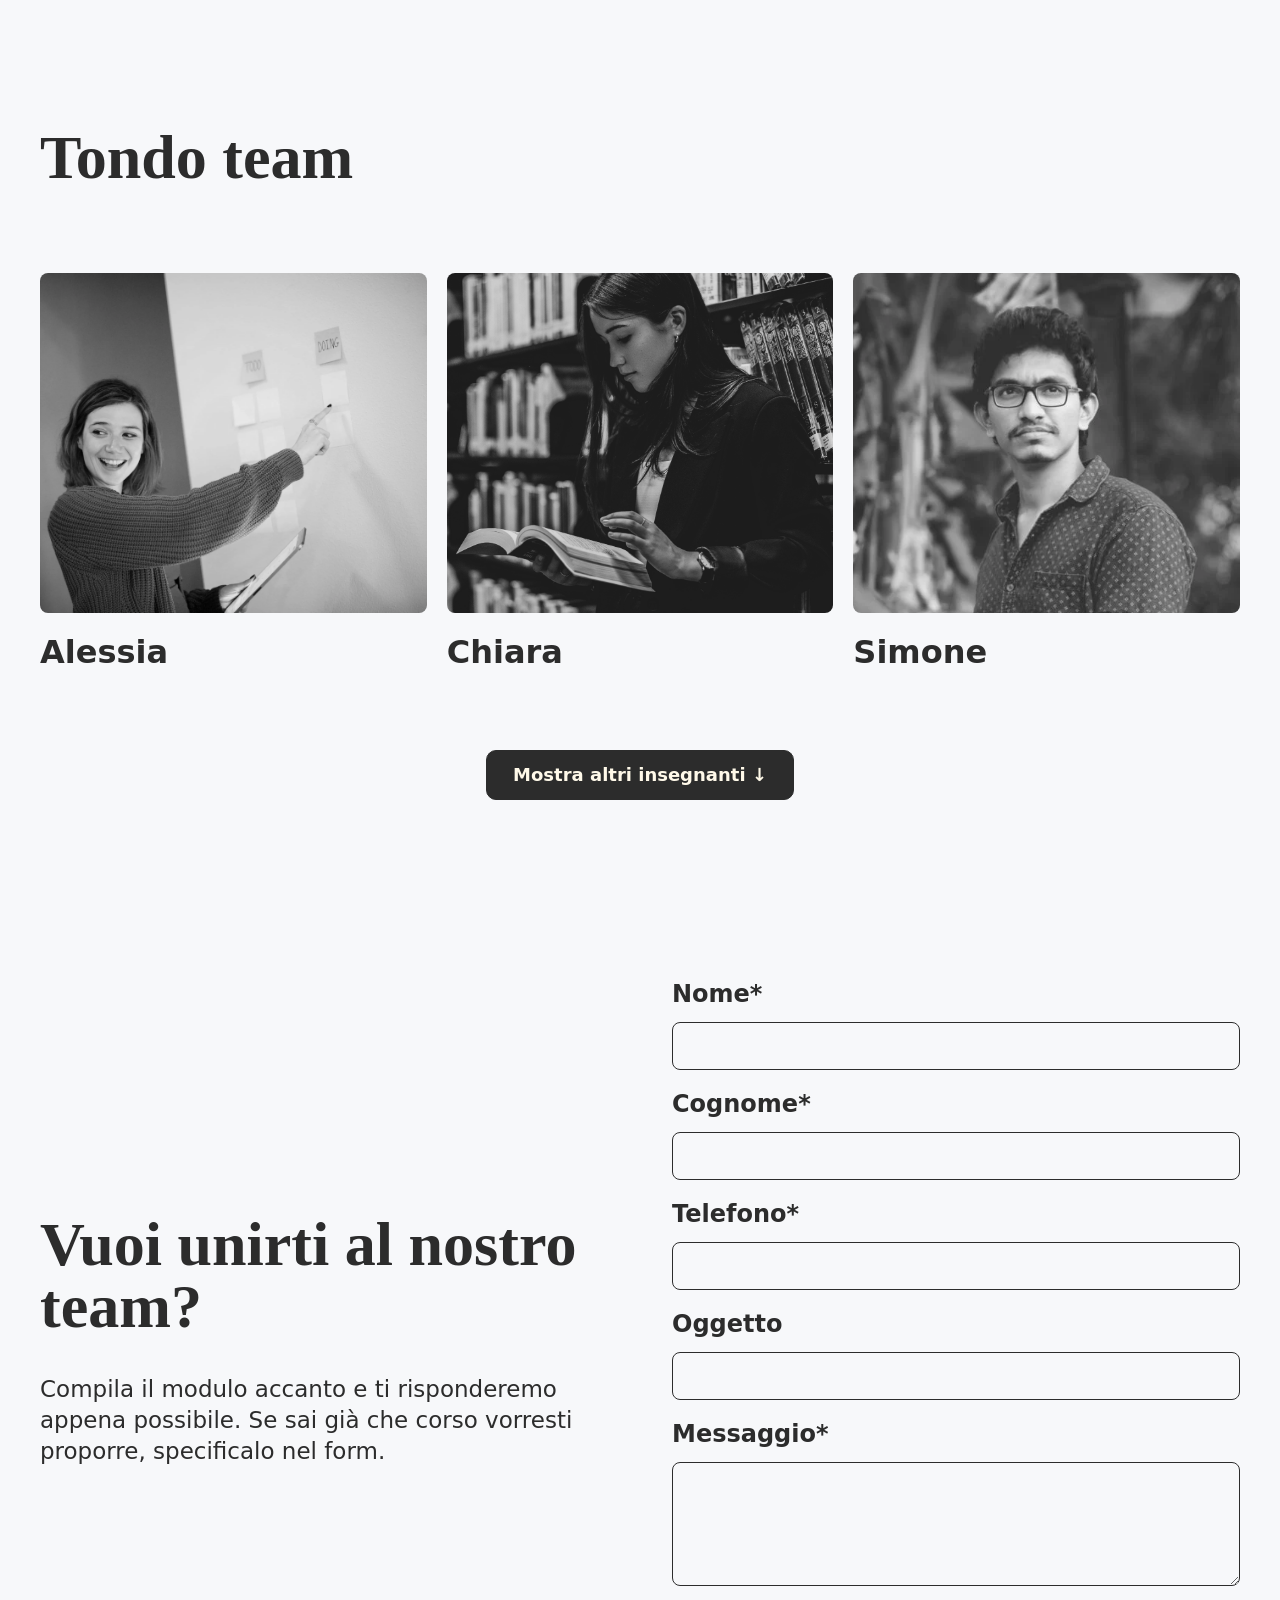
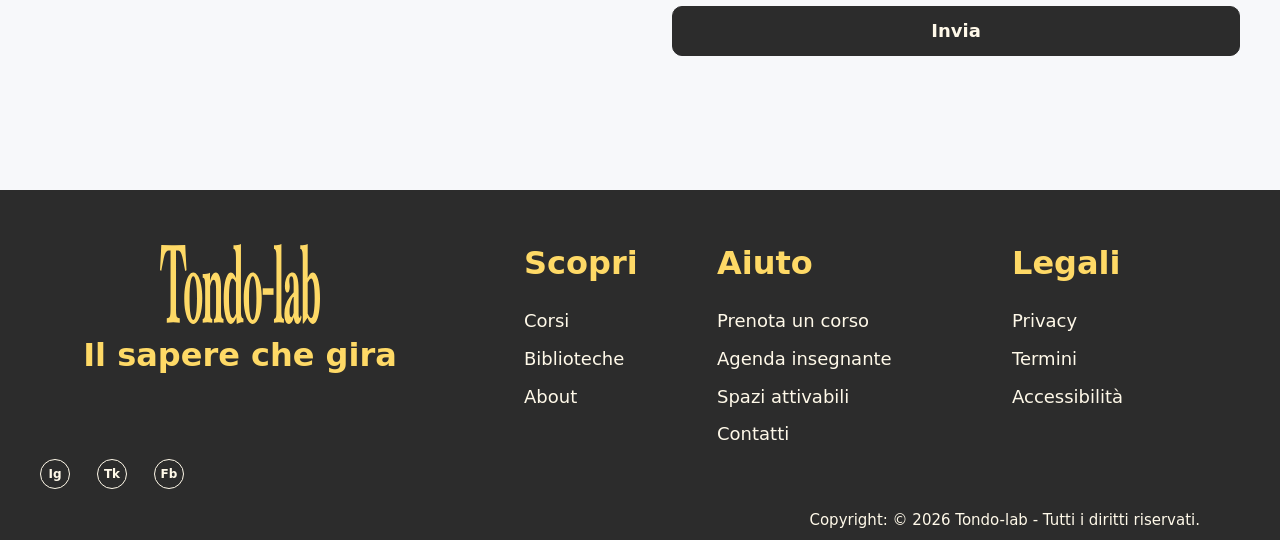
==== commit fe2567cf: "fix: polish final prototype details" ====
--- a/about.html
+++ b/about.html
@@ -65,9 +65,9 @@
           <div class="team-grid">
             <article class="team-card" data-href="insegnante-alessia.html" aria-label="Apri il profilo di Alessia"><img class="team-card__photo" src="assets/professore1.webp" alt="Foto di Alessia"><h3>Alessia</h3></article>
             <article class="team-card"><img class="team-card__photo" src="assets/professore2.jpg" alt="Foto di Chiara"><h3>Chiara</h3></article>
-            <article class="team-card"><img class="team-card__photo" src="assets/professore3.webp" alt="Foto di Laura"><h3>Laura</h3></article>
-            <article class="team-card" data-show-more-item="team" hidden><img class="team-card__photo" src="assets/professore5.jpeg" alt="Foto di Simone"><h3>Simone</h3></article>
-            <article class="team-card" data-show-more-item="team" hidden><img class="team-card__photo" src="assets/professore6.jpg" alt="Foto di Giacomo"><h3>Giacomo</h3></article>
+            <article class="team-card"><img class="team-card__photo" src="assets/professore3.webp" alt="Foto di Simone"><h3>Simone</h3></article>
+            <article class="team-card" data-show-more-item="team" hidden><img class="team-card__photo" src="assets/professore5.jpeg" alt="Foto di Laura"><h3>Laura</h3></article>
+            <article class="team-card" data-show-more-item="team" hidden><img class="team-card__photo" src="assets/professore6.jpg" alt="Foto di Sofia"><h3>Sofia</h3></article>
             <article class="team-card" data-show-more-item="team" hidden><img class="team-card__photo" src="assets/professore7.png" alt="Foto di Sara"><h3>Sara</h3></article>
           </div>
           <div class="section-action">
--- a/css/styles.css
+++ b/css/styles.css
@@ -1952,6 +1952,27 @@
   }
 
   @media (max-width: 1023px) {
+    body.nav-open {
+      position: fixed;
+      top: var(--nav-lock-offset, 0);
+      right: 0;
+      left: 0;
+      width: 100%;
+    }
+
+    body.nav-open .site-header {
+      position: fixed;
+      top: 0;
+      right: 0;
+      left: 0;
+      width: 100%;
+    }
+
+    body.nav-open .site-nav {
+      overflow-y: auto;
+      overscroll-behavior: contain;
+    }
+
     .about-hero__image {
       opacity: .7;
     }
